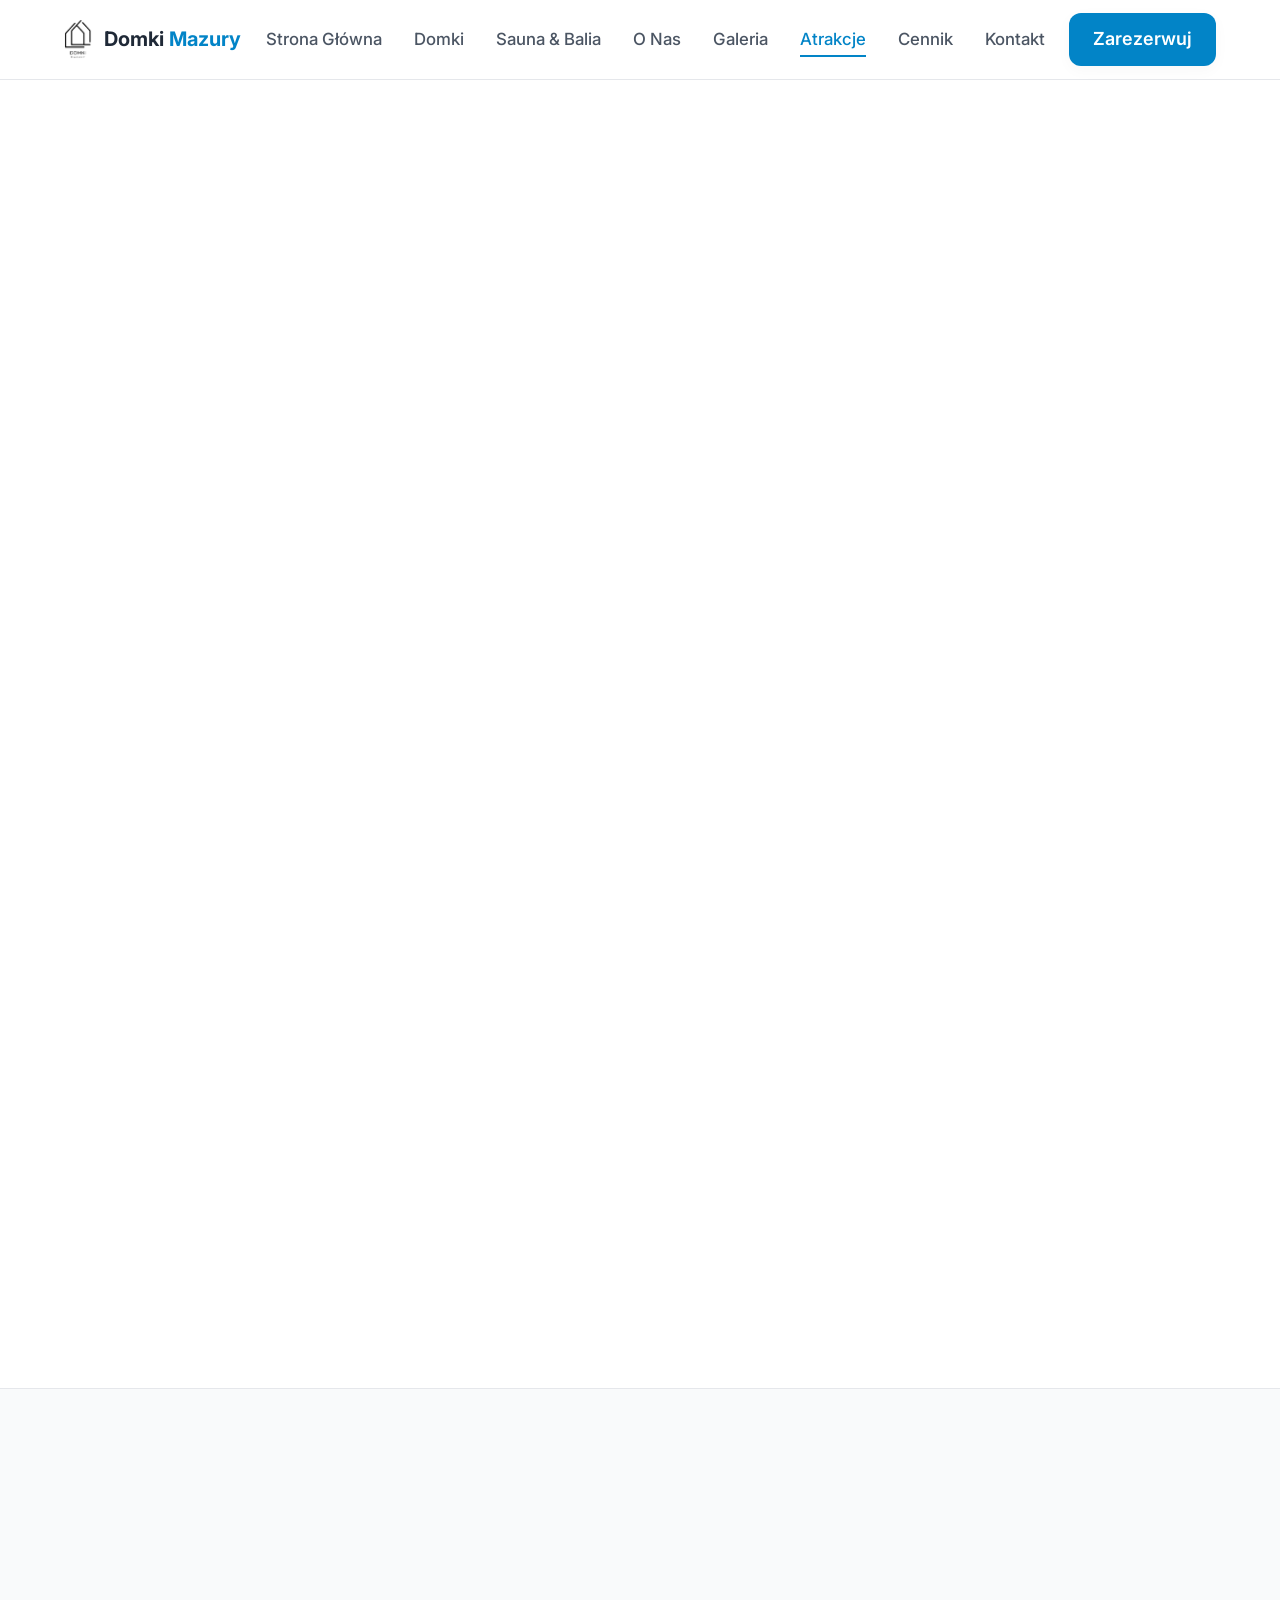
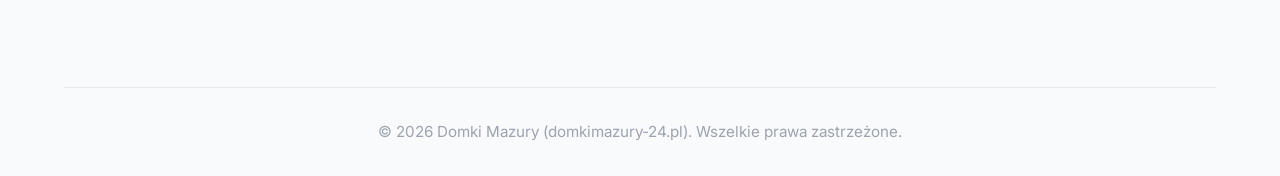
==== atrakcje.html @ 0900e818 "Initial commit for Domki Mazury 24" ====
<!DOCTYPE html>
<html lang="pl">
<head>
  <meta charset="UTF-8">
  <meta name="viewport" content="width=device-width, initial-scale=1.0">
  <title>Atrakcje w Okolicy | Domki Mazury Bogaczewo</title>
  <meta name="description" content="Co robić w Bogaczewie i Giżycku? Nowa plaża nad jeziorem Bocznym, szlak Green Velo, Twierdza Boyen i restauracje.">
  <link href="https://unpkg.com/aos@2.3.1/dist/aos.css" rel="stylesheet">
  <link rel="stylesheet" href="styles.css">
</head>
<body>

  <header class="site-header">
    <div class="nav-wrapper">
      <a href="index.html" class="brand-logo">
        <img src="assets/logo.png" alt="Domki Mazury Logo" style="filter: invert(1);">
        <div class="brand-title">Domki <span style="color: var(--primary-color);">Mazury</span></div>
      </a>
      <ul class="pc-nav">
        <li><a href="index.html">Strona Główna</a></li>
        <li><a href="domki.html">Domki</a></li>
        <li><a href="sauna-balia.html">Sauna & Balia</a></li>
        <li><a href="o-nas.html">O Nas</a></li>
        <li><a href="galeria.html">Galeria</a></li>
        <li><a href="atrakcje.html" class="active">Atrakcje</a></li>
        <li><a href="cennik.html">Cennik</a></li>
        <li><a href="kontakt.html">Kontakt</a></li>
      </ul>
      <div class="header-right">
        <a href="cennik.html" class="btn btn-primary">Zarezerwuj</a>
        <button class="menu-toggle" aria-label="Toggle Menu">
          <svg fill="none" stroke="currentColor" viewBox="0 0 24 24"><path stroke-linecap="round" stroke-linejoin="round" stroke-width="2" d="M4 6h16M4 12h16M4 18h16"/></svg>
        </button>
      </div>
    </div>
  </header>

  <nav class="mobile-nav-overlay">
    <ul>
      <li><a href="index.html">Strona Główna</a></li>
      <li><a href="domki.html">Nasze Domki</a></li>
      <li><a href="sauna-balia.html">Sauna & Balia</a></li>
      <li><a href="o-nas.html">O Nas</a></li>
      <li><a href="galeria.html">Galeria</a></li>
      <li><a href="atrakcje.html" class="active">Atrakcje</a></li>
      <li><a href="cennik.html">Cennik & Kalkulator</a></li>
      <li><a href="kontakt.html">Kontakt</a></li>
    </ul>
    <div class="mobile-nav-bottom">
      <a href="cennik.html" class="btn btn-primary text-center">Sprawdź Ceny</a>
      <a href="tel:500294296" class="btn btn-outline text-center">📞 500 294 296</a>
    </div>
  </nav>

  <section class="subpage-banner" data-aos="fade-in" data-aos-duration="800">
    <div class="container">
      <div class="badge badge-primary" data-aos="fade-down" data-aos-delay="200">Zwiedzaj</div>
      <h1 data-aos="fade-up" data-aos-delay="300">Atrakcje Okolicy</h1>
      <p data-aos="fade-up" data-aos-delay="400">Bogaczewo i Giżycko oferują niezliczone możliwości spędzania czasu na wodzie i lądzie.</p>
    </div>
  </section>

  <section class="section-padding bg-main">
    <div class="container">
      
      <div class="card-grid" style="grid-template-columns: repeat(auto-fit, minmax(300px, 1fr));">
        <!-- Atrakcja 1 -->
        <div class="std-card" data-aos="fade-up">
          <div class="std-card-body">
            <h2 class="std-card-title">🏖️ Nowa Plaża Wiejska</h2>
            <p>Zaledwie 1000m spacerem od naszego obiektu znajduje się zrewitalizowana, piaszczysta plaża nad jeziorem Bocznym. Nowe pomosty, wiaty grillowe, boisko do siatkówki oraz strefa dla dzieci. Idealne miejsce na całodniowy odpoczynek z rodziną nad czystą wodą.</p>
          </div>
        </div>

        <!-- Atrakcja 2 -->
        <div class="std-card" data-aos="fade-up" data-aos-delay="100">
          <div class="std-card-body">
            <h2 class="std-card-title">🍽️ Lokalne Restauracje</h2>
            <p>W pobliżu plaży (ok. 1000m od nas) zlokalizowane są cenione przez turystów i żeglarzy obiekty gastronomiczne (w tym słynna Rybaczówka). Zjesz tu świeżą rybę, zupę rybną oraz dania regionalne z widokiem na cumujące jachty i taflę jeziora.</p>
          </div>
        </div>

        <!-- Atrakcja 3 -->
        <div class="std-card" data-aos="fade-up" data-aos-delay="200">
          <div class="std-card-body">
            <h2 class="std-card-title">🚲 Szlak Green Velo</h2>
            <p>Tuż obok (około 50m) przebiega Wschodni Szlak Rowerowy Green Velo. Możesz wyruszyć na bezpieczną, utwardzoną trasę rowerową prowadzącą przez malownicze wsie, lasy i brzegi mazurskich jezior. Raj dla miłośników dwóch kółek.</p>
          </div>
        </div>

        <!-- Atrakcja 4 -->
        <div class="std-card" data-aos="fade-up" data-aos-delay="300">
          <div class="std-card-body">
            <h2 class="std-card-title">🏰 Twierdza Boyen (Giżycko)</h2>
            <p>Oddalone o kilkanaście minut jazdy samochodem Giżycko oferuje zwiedzanie majestatycznej Twierdzy Boyen, mostu obrotowego na Kanale Łuczańskim, Ekomariny oraz wejście na Wieżę Ciśnień z panoramicznym widokiem na okoliczne jeziora (Niegocin i Kisajno).</p>
          </div>
        </div>
      </div>

    </div>
  </section>

  <footer class="site-footer">
    <div class="container">
      <div class="footer-grid">
        <div data-aos="fade-up">
          <h4 style="color: var(--text-main); margin-bottom: 1rem;">Domki Mazury</h4>
          <p style="color: var(--text-muted);">Bogaczewo k. Giżycka<br>Telefon: <a href="tel:500294296" style="color: var(--primary-color);">500 294 296</a><br>Email: domkimazury@interia.pl</p>
        </div>
        <div data-aos="fade-up" data-aos-delay="100">
          <h4>Nawigacja</h4>
          <ul class="footer-links">
            <li><a href="index.html">Strona Główna</a></li>
            <li><a href="domki.html">Domki</a></li>
            <li><a href="sauna-balia.html">Sauna & Balia</a></li>
            <li><a href="cennik.html">Cennik</a></li>
          </ul>
        </div>
      </div>
      <div class="footer-copy">© 2026 Domki Mazury (domkimazury-24.pl). Wszelkie prawa zastrzeżone.</div>
    </div>
  </footer>

  <script src="https://unpkg.com/aos@2.3.1/dist/aos.js"></script>
  <script src="app.js"></script>
</body>
</html>
---- styles.css ----
/* ==========================================================================
   DOMKI MAZURY - SCANDINAVIAN LIGHT (HIGH LEGIBILITY)
   Colors: White, Light Gray, Deep Gray Text, Mazury Blue Accent
   Fonts: Inter
   ========================================================================== */

@import url('https://fonts.googleapis.com/css2?family=Inter:wght@400;500;600;700;800&display=swap');

:root {
  /* Color Tokens */
  --bg-main: #ffffff;
  --bg-alt: #f9fafb;
  --bg-card: #ffffff;
  
  --primary-color: #0284c7; /* Mazury Blue */
  --primary-hover: #0369a1;
  --primary-light: #e0f2fe;
  
  --text-main: #1f2937;
  --text-muted: #4b5563;
  --text-light: #9ca3af;
  --text-white: #ffffff;
  
  --border-color: #e5e7eb;
  
  --radius-sm: 8px;
  --radius-md: 12px;
  --radius-lg: 20px;
  
  --shadow-sm: 0 4px 15px rgba(0, 0, 0, 0.03);
  --shadow-md: 0 10px 30px rgba(0, 0, 0, 0.08);
  --shadow-lg: 0 20px 40px rgba(0, 0, 0, 0.12);
  
  --header-height: 80px;
}

body.dark-theme {
  --bg-main: #111827; /* Deep Navy/Gray */
  --bg-alt: #1f2937;
  --bg-card: #1f2937;
  
  --primary-color: #38bdf8;
  --primary-hover: #7dd3fc;
  --primary-light: rgba(56, 189, 248, 0.1);
  
  --text-main: #f9fafb;
  --text-muted: #d1d5db;
  --text-light: #9ca3af;
  
  --border-color: #374151;
  
  --shadow-sm: 0 4px 15px rgba(0, 0, 0, 0.2);
  --shadow-md: 0 10px 30px rgba(0, 0, 0, 0.3);
  --shadow-lg: 0 20px 40px rgba(0, 0, 0, 0.4);
}

/* Reset & Base */
*, *::before, *::after {
  box-sizing: border-box;
  margin: 0;
  padding: 0;
}

html {
  scroll-behavior: smooth;
  font-size: 16px;
}

body {
  font-family: 'Inter', sans-serif;
  background-color: var(--bg-main);
  color: var(--text-main);
  line-height: 1.6;
  -webkit-font-smoothing: antialiased;
  padding-top: var(--header-height); /* For sticky header */
}

a {
  color: var(--primary-color);
  text-decoration: none;
  transition: color 0.2s ease;
}

a:hover {
  color: var(--primary-hover);
}

img {
  max-width: 100%;
  height: auto;
  display: block;
}

ul {
  list-style: none;
}

/* Typography */
h1, h2, h3, h4, h5, h6 {
  color: var(--text-main);
  line-height: 1.2;
  margin-bottom: 1rem;
  font-weight: 700;
}

h1 { font-size: clamp(2rem, 5vw, 3.5rem); letter-spacing: -0.02em; }
h2 { font-size: clamp(1.75rem, 4vw, 2.5rem); letter-spacing: -0.01em; }
h3 { font-size: 1.5rem; }
p { font-size: 1.125rem; margin-bottom: 1.25rem; color: var(--text-muted); }

.text-center { text-align: center; }

/* Buttons */
.btn {
  display: inline-flex;
  align-items: center;
  justify-content: center;
  padding: 0.75rem 1.5rem;
  font-size: 1.125rem;
  font-weight: 600;
  border-radius: var(--radius-md);
  transition: all 0.2s ease;
  cursor: pointer;
  border: none;
  text-decoration: none;
}

.btn-primary {
  background-color: var(--primary-color);
  color: var(--text-white);
  box-shadow: var(--shadow-sm);
}

.btn-primary:hover {
  background-color: var(--primary-hover);
  color: var(--text-white);
  transform: translateY(-1px);
  box-shadow: var(--shadow-md);
}

.btn-outline {
  background-color: transparent;
  color: var(--primary-color);
  border: 2px solid var(--primary-color);
}

.btn-outline:hover {
  background-color: var(--primary-light);
  color: var(--primary-hover);
}

/* Standard Header (Sticky) */
.site-header {
  position: fixed;
  top: 0;
  left: 0;
  width: 100%;
  height: var(--header-height);
  background-color: var(--bg-main);
  border-bottom: 1px solid var(--border-color);
  z-index: 1000;
  display: flex;
  align-items: center;
  transition: box-shadow 0.3s ease;
}

.site-header.scrolled {
  box-shadow: var(--shadow-md);
}

.nav-wrapper {
  max-width: 1200px;
  width: 100%;
  margin: 0 auto;
  padding: 0 1.5rem;
  display: flex;
  justify-content: space-between;
  align-items: center;
}

.brand-logo {
  display: flex;
  align-items: center;
  gap: 0.75rem;
  color: var(--text-main);
}

.brand-logo img {
  height: 40px;
  width: auto;
}

.brand-title {
  font-size: 1.25rem;
  font-weight: 700;
}

.brand-title span {
  color: var(--primary-color);
}

/* Desktop Nav */
.pc-nav {
  display: flex;
  gap: 2rem;
}

.pc-nav a {
  color: var(--text-muted);
  font-weight: 500;
  font-size: 1.05rem;
  padding: 0.5rem 0;
  position: relative;
}

.pc-nav a:hover,
.pc-nav a.active {
  color: var(--primary-color);
}

.pc-nav a.active::after {
  content: '';
  position: absolute;
  bottom: 0;
  left: 0;
  width: 100%;
  height: 2px;
  background-color: var(--primary-color);
}

.header-right {
  display: flex;
  align-items: center;
  gap: 1rem;
}

/* Hamburger Menu Toggle */
.menu-toggle {
  display: none;
  background: none;
  border: none;
  color: var(--text-main);
  cursor: pointer;
  padding: 0.5rem;
}

.menu-toggle svg {
  width: 28px;
  height: 28px;
}

/* Mobile Navigation (Drawer) */
.mobile-nav-overlay {
  position: fixed;
  top: var(--header-height);
  left: 0;
  width: 100%;
  height: calc(100vh - var(--header-height));
  background-color: var(--bg-main);
  z-index: 999;
  display: none;
  flex-direction: column;
  padding: 2rem;
  overflow-y: auto;
}

.mobile-nav-overlay.open {
  display: flex;
}

.mobile-nav-overlay ul {
  display: flex;
  flex-direction: column;
  gap: 1.5rem;
  align-items: center;
  text-align: center;
}

.mobile-nav-overlay a {
  font-size: 1.5rem;
  font-weight: 600;
  color: var(--text-main);
  display: block;
}

.mobile-nav-overlay a.active {
  color: var(--primary-color);
}

.mobile-nav-bottom {
  margin-top: 3rem;
  display: flex;
  flex-direction: column;
  gap: 1rem;
}

@media (max-width: 992px) {
  .pc-nav { display: none; }
  .header-right .btn-primary { display: none; }
  .menu-toggle { display: block; }
}

/* Layout Utilities */
.container {
  max-width: 1200px;
  margin: 0 auto;
  padding: 0 1.5rem;
}

.section-padding {
  padding: 5rem 0;
}

.bg-alt {
  background-color: var(--bg-alt);
}

/* Hero Section */
.hero {
  position: relative;
  min-height: 80vh;
  display: flex;
  align-items: center;
  overflow: hidden;
  background-color: var(--bg-alt);
}

.hero-img {
  position: absolute;
  top: 0;
  left: 0;
  width: 100%;
  height: 100%;
  object-fit: cover;
}

.hero-overlay {
  position: absolute;
  top: 0;
  left: 0;
  width: 100%;
  height: 100%;
  background: rgba(255, 255, 255, 0.85); /* Light overlay for readability */
}

.hero-content {
  position: relative;
  z-index: 10;
  max-width: 800px;
}

.hero-content h1 {
  color: var(--text-main);
  margin-bottom: 1.5rem;
}

.hero-content p {
  font-size: 1.25rem;
  color: var(--text-main); /* Ensure contrast */
  font-weight: 500;
}

/* Subpage Banner */
.subpage-banner {
  background-color: var(--bg-alt);
  padding: 4rem 0 3rem;
  border-bottom: 1px solid var(--border-color);
  text-align: center;
}

.badge {
  display: inline-block;
  padding: 0.35rem 1rem;
  border-radius: var(--radius-pill);
  font-size: 0.875rem;
  font-weight: 600;
  text-transform: uppercase;
  letter-spacing: 0.05em;
  margin-bottom: 1rem;
}

.badge-primary {
  background-color: var(--primary-light);
  color: var(--primary-color);
}

/* Cards Grid */
.card-grid {
  display: grid;
  grid-template-columns: repeat(auto-fit, minmax(320px, 1fr));
  gap: 2rem;
}

/* Standard Card */
.std-card {
  background-color: var(--bg-card);
  border: 1px solid var(--border-color);
  border-radius: var(--radius-lg);
  overflow: hidden;
  box-shadow: var(--shadow-sm);
  transition: box-shadow 0.2s ease, transform 0.2s ease;
}

.std-card:hover {
  box-shadow: var(--shadow-lg);
  transform: translateY(-4px);
}

.std-card-img {
  width: 100%;
  height: 240px;
  object-fit: cover;
  border-bottom: 1px solid var(--border-color);
}

.std-card-body {
  padding: 2rem;
}

.std-card-title {
  font-size: 1.5rem;
  margin-bottom: 0.5rem;
}

.card-meta {
  display: flex;
  gap: 1rem;
  margin-bottom: 1.5rem;
  font-size: 0.95rem;
  color: var(--text-muted);
  font-weight: 500;
}

/* Features List */
.features-list {
  margin: 1.5rem 0;
  display: grid;
  grid-template-columns: 1fr 1fr;
  gap: 0.75rem;
}

.features-list li {
  display: flex;
  align-items: center;
  gap: 0.5rem;
  font-size: 1rem;
  color: var(--text-muted);
}

.features-list li::before {
  content: '✓';
  color: var(--primary-color);
  font-weight: bold;
}

/* Calculator Form */
.calc-box {
  background-color: var(--bg-card);
  border: 1px solid var(--border-color);
  border-radius: var(--radius-lg);
  padding: 2.5rem;
  display: grid;
  grid-template-columns: 1fr 1fr;
  gap: 3rem;
  box-shadow: var(--shadow-md);
}

@media (max-width: 768px) {
  .calc-box {
    grid-template-columns: 1fr;
    padding: 1.5rem;
  }
}

.form-group {
  margin-bottom: 1.25rem;
}

.form-group label {
  display: block;
  font-size: 0.95rem;
  font-weight: 600;
  margin-bottom: 0.5rem;
  color: var(--text-main);
}

.form-control {
  width: 100%;
  padding: 0.875rem 1rem;
  font-size: 1rem;
  border: 1px solid var(--border-color);
  border-radius: var(--radius-sm);
  background-color: var(--bg-alt);
  color: var(--text-main);
  font-family: inherit;
  transition: border-color 0.2s;
}

.form-control:focus {
  outline: none;
  border-color: var(--primary-color);
  background-color: var(--bg-main);
}

.calc-summary-panel {
  background-color: var(--bg-alt);
  border-radius: var(--radius-md);
  padding: 2rem;
  border: 1px solid var(--border-color);
}

.summary-item {
  display: flex;
  justify-content: space-between;
  padding: 0.75rem 0;
  border-bottom: 1px dashed var(--border-color);
  font-size: 1.05rem;
}

.summary-total-val {
  font-size: 2rem;
  font-weight: 800;
  color: var(--primary-color);
}

/* Lightbox */
.lightbox {
  position: fixed;
  inset: 0;
  background: rgba(0, 0, 0, 0.9);
  z-index: 2000;
  display: none;
  align-items: center;
  justify-content: center;
  padding: 2rem;
}

.lightbox.active {
  display: flex;
}

.lightbox img {
  max-height: 90vh;
  max-width: 90vw;
  border-radius: var(--radius-md);
  box-shadow: 0 25px 50px -12px rgba(0, 0, 0, 0.5);
}

.lightbox-close {
  position: absolute;
  top: 1.5rem;
  right: 1.5rem;
  background: white;
  border: none;
  color: black;
  width: 44px;
  height: 44px;
  border-radius: 50%;
  font-size: 1.5rem;
  cursor: pointer;
  display: flex;
  align-items: center;
  justify-content: center;
}

.gallery-grid {
  display: grid;
  grid-template-columns: repeat(auto-fill, minmax(280px, 1fr));
  gap: 1rem;
}

.gallery-item {
  position: relative;
  border-radius: var(--radius-md);
  overflow: hidden;
  cursor: pointer;
  aspect-ratio: 4/3;
}

.gallery-item img {
  width: 100%;
  height: 100%;
  object-fit: cover;
  transition: transform 0.3s ease;
}

.gallery-item:hover img {
  transform: scale(1.05);
}

/* Weather Widget */
.weather-widget {
  background-color: var(--primary-light);
  border-radius: var(--radius-md);
  padding: 1.5rem;
  display: flex;
  align-items: center;
  gap: 1.5rem;
  margin-top: 2rem;
}

.weather-icon {
  font-size: 3rem;
}

.weather-temp {
  font-size: 2rem;
  font-weight: 700;
  color: var(--primary-color);
}

/* Footer */
.site-footer {
  background-color: var(--bg-alt);
  border-top: 1px solid var(--border-color);
  padding: 4rem 0 2rem;
}

.footer-grid {
  display: grid;
  grid-template-columns: repeat(auto-fit, minmax(250px, 1fr));
  gap: 3rem;
  margin-bottom: 3rem;
}

.footer-links li {
  margin-bottom: 0.75rem;
}

.footer-links a {
  color: var(--text-muted);
}

.footer-links a:hover {
  color: var(--primary-color);
}

.footer-copy {
  text-align: center;
  padding-top: 2rem;
  border-top: 1px solid var(--border-color);
  color: var(--text-light);
  font-size: 0.95rem;
}
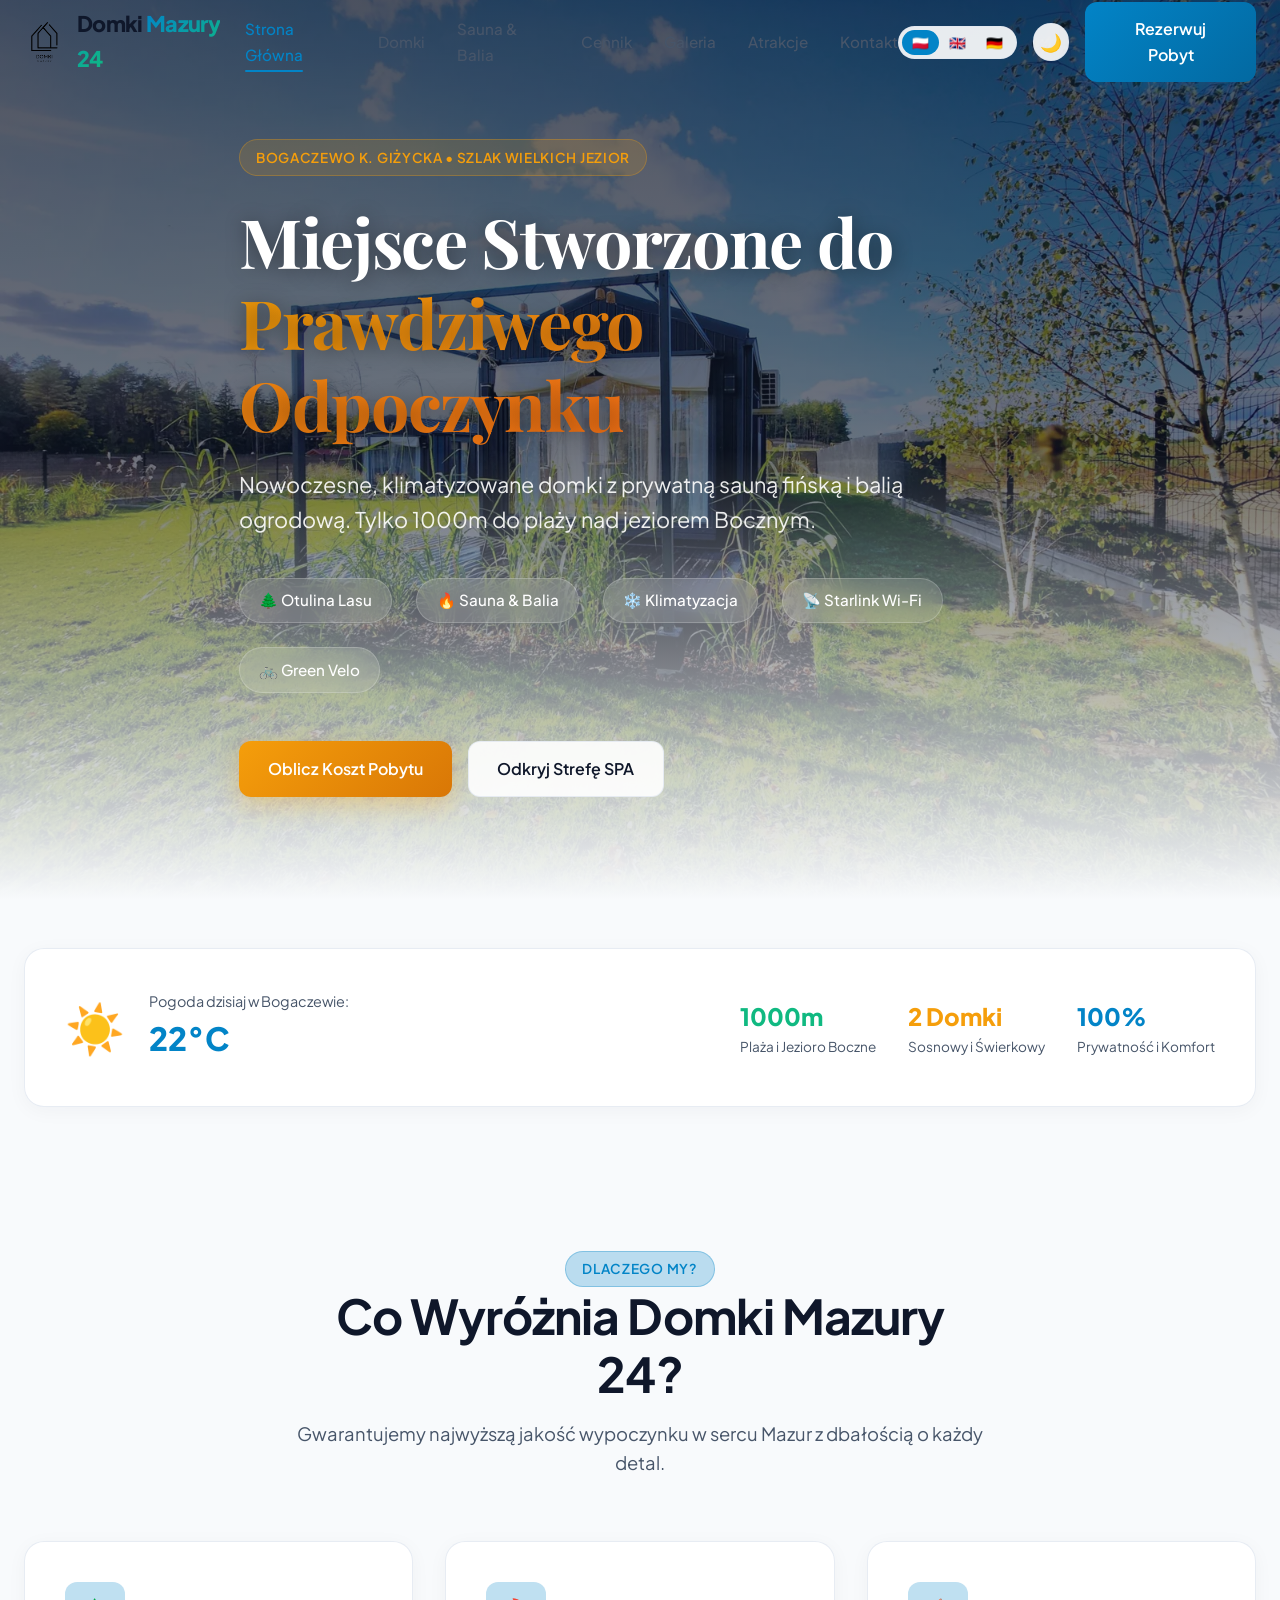
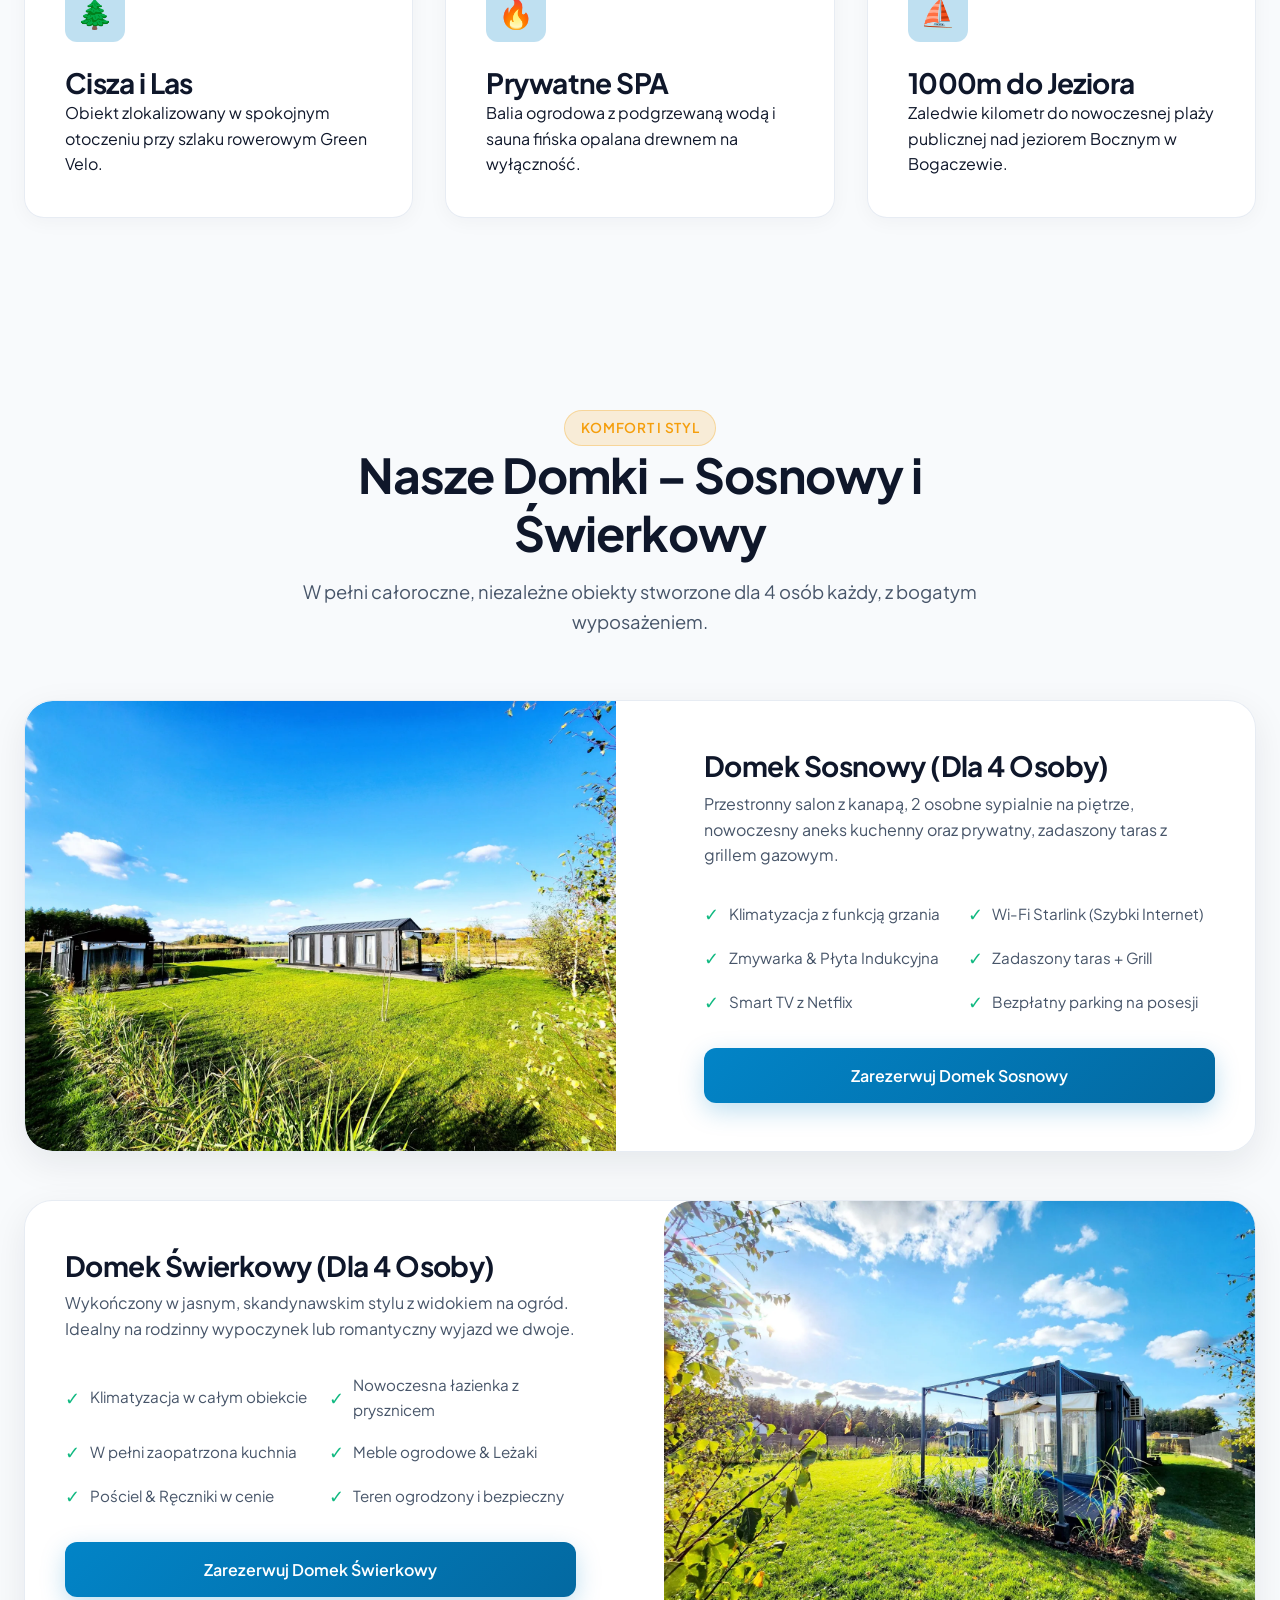
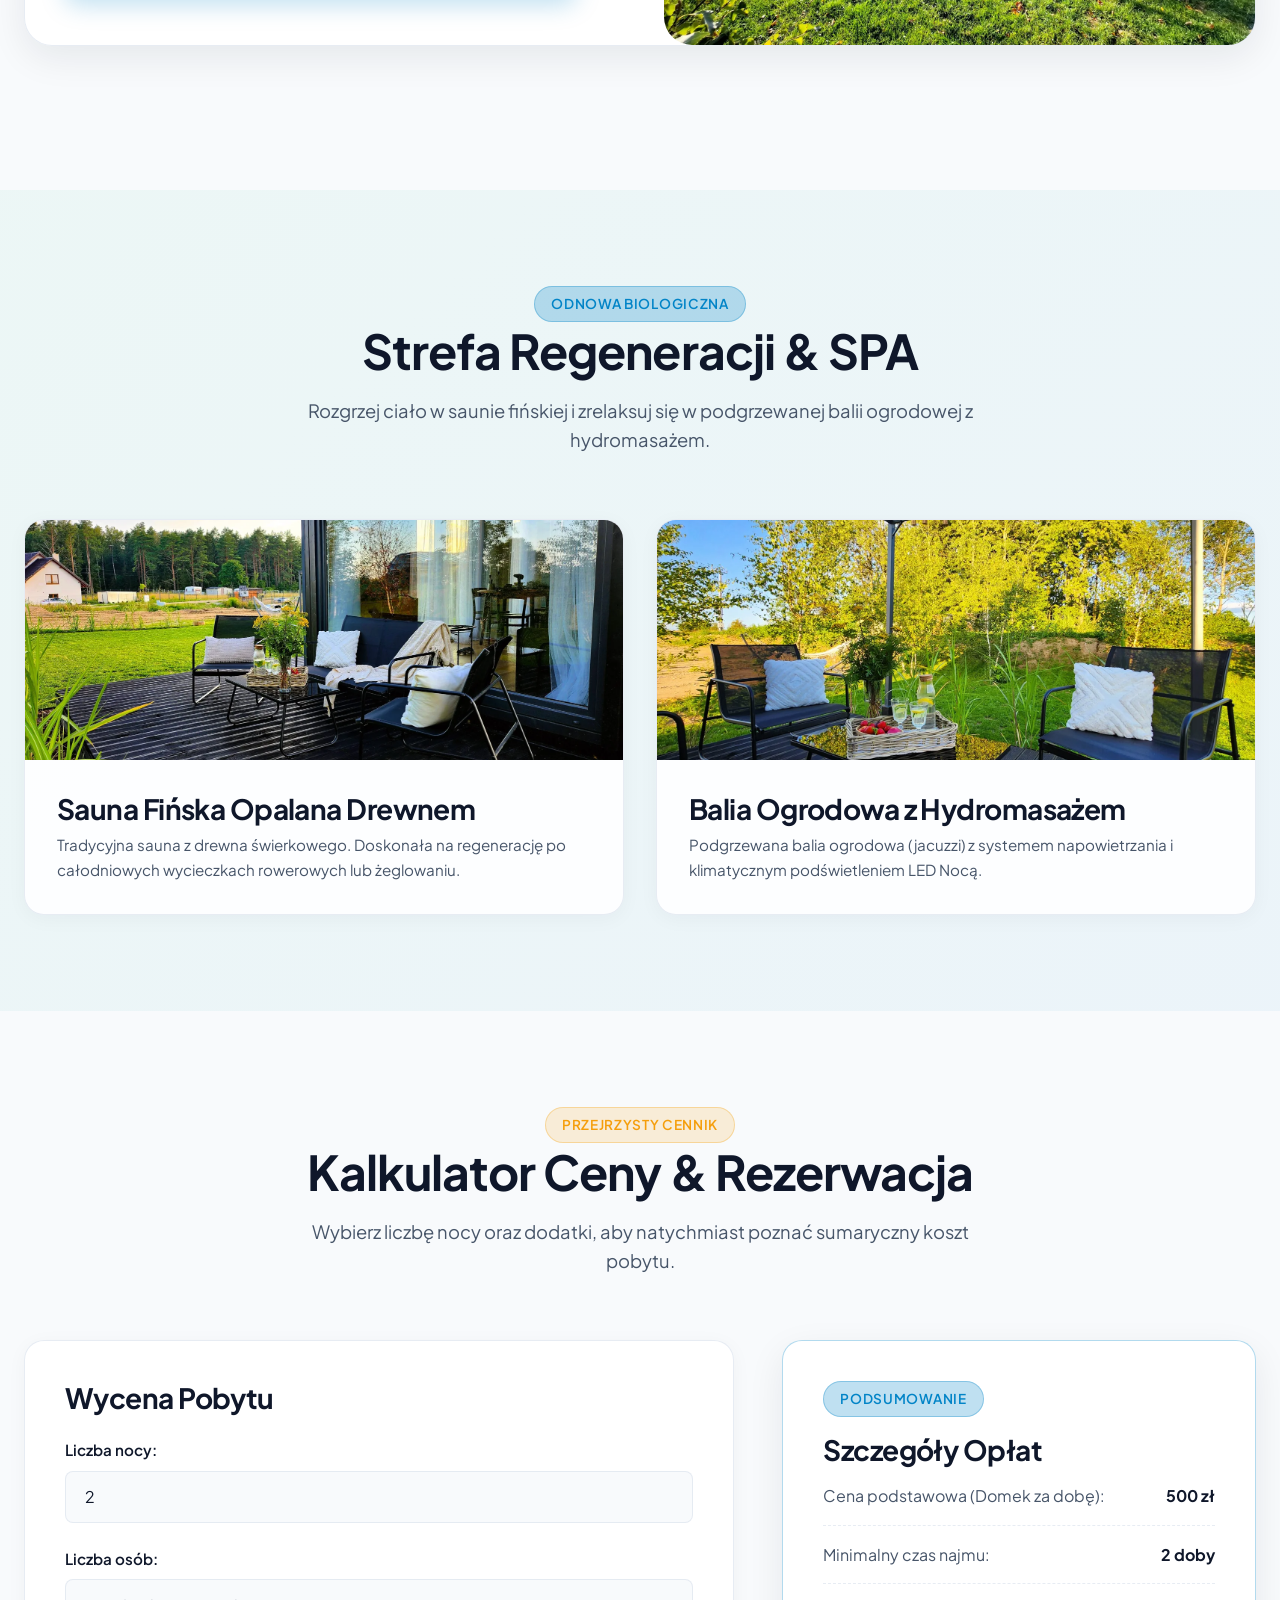
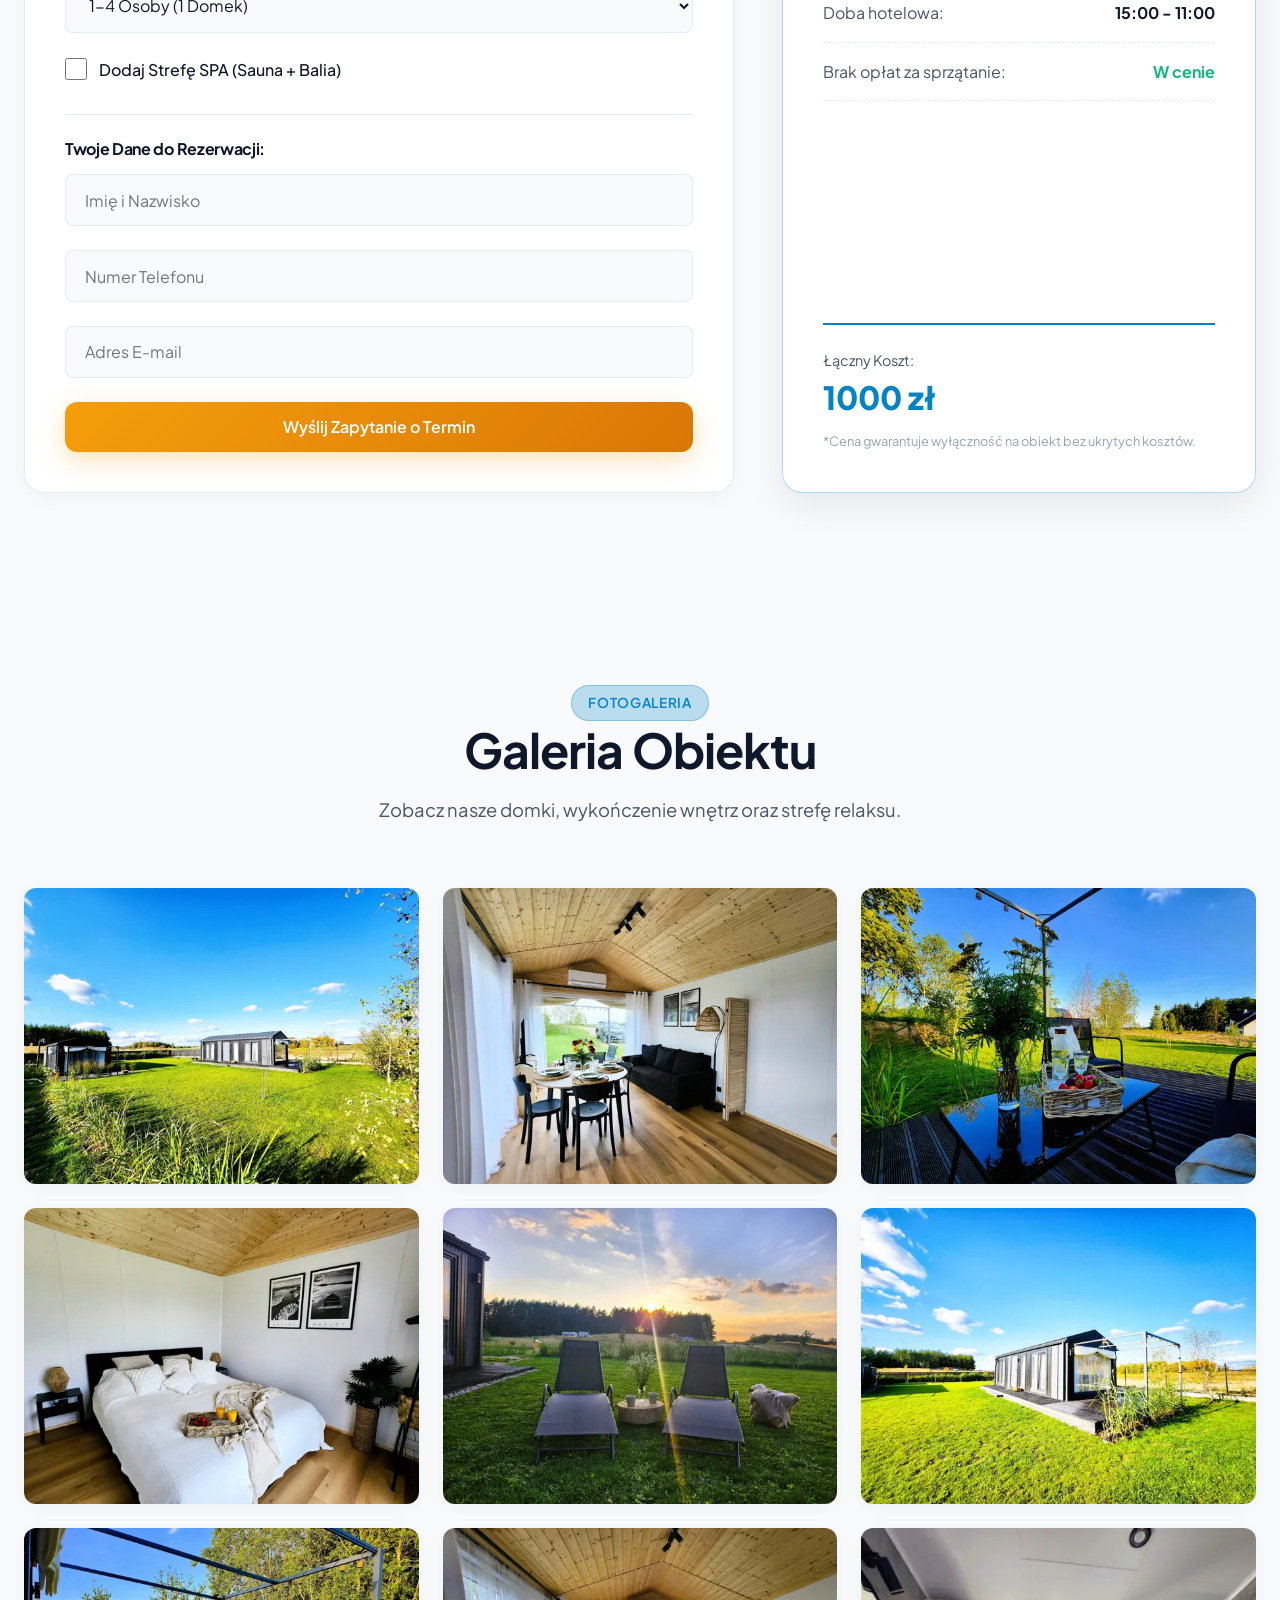
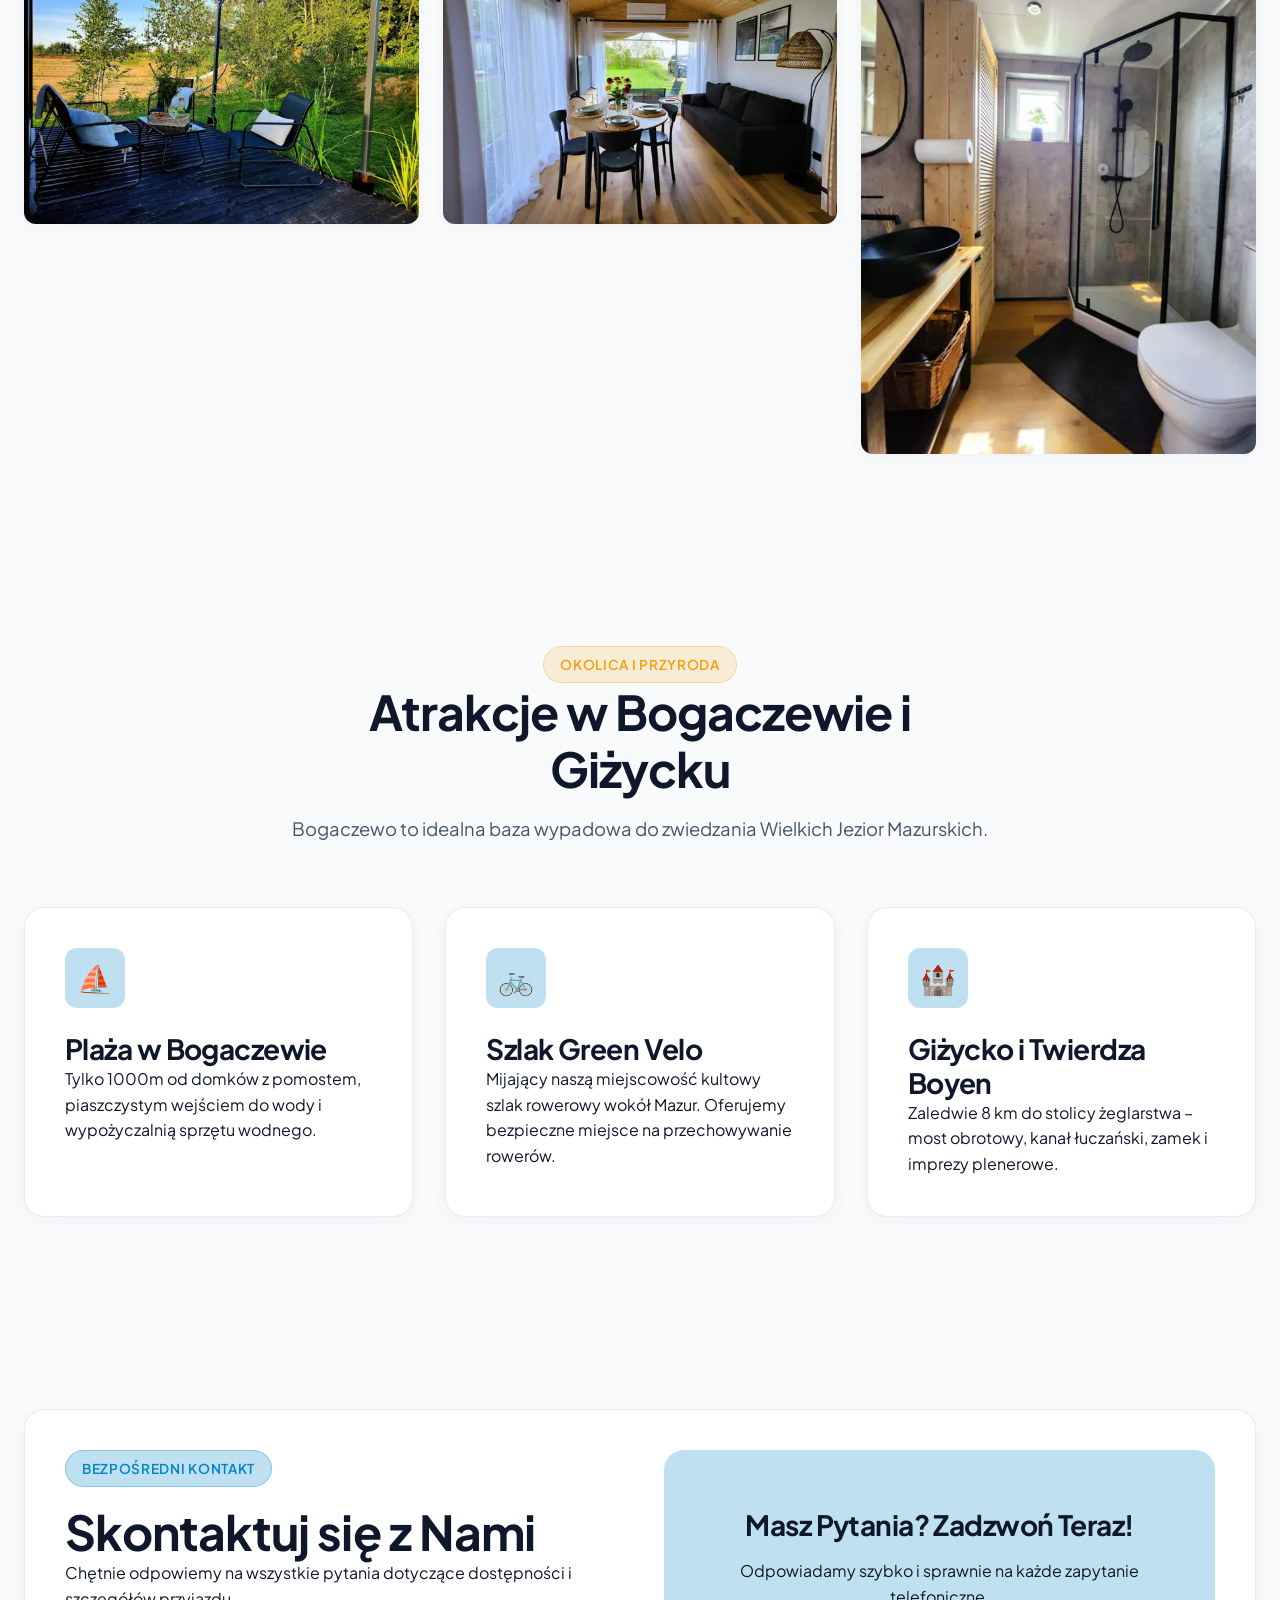
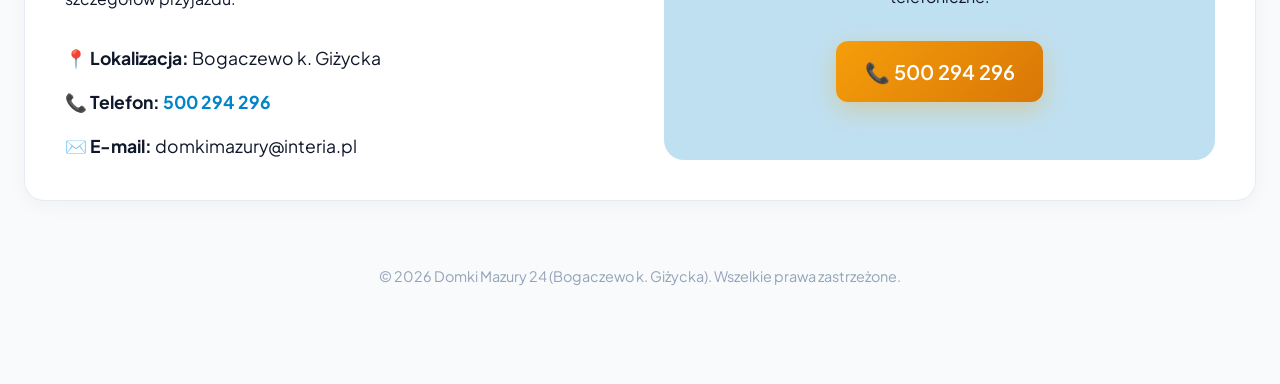
==== commit 291a6a94: "Redesign Domki Mazury 24 from scratch: Ultra-modern SPA, luxury design, glassmorphism, instant load " ====
--- a/atrakcje.html
+++ b/atrakcje.html
@@ -2,126 +2,10 @@
 <html lang="pl">
 <head>
   <meta charset="UTF-8">
-  <meta name="viewport" content="width=device-width, initial-scale=1.0">
-  <title>Atrakcje w Okolicy | Domki Mazury Bogaczewo</title>
-  <meta name="description" content="Co robić w Bogaczewie i Giżycku? Nowa plaża nad jeziorem Bocznym, szlak Green Velo, Twierdza Boyen i restauracje.">
-  <link href="https://unpkg.com/aos@2.3.1/dist/aos.css" rel="stylesheet">
-  <link rel="stylesheet" href="styles.css">
+  <meta http-equiv="refresh" content="0;url=index.html#atrakcje">
+  <title>Domki Mazury 24</title>
 </head>
 <body>
-
-  <header class="site-header">
-    <div class="nav-wrapper">
-      <a href="index.html" class="brand-logo">
-        <img src="assets/logo.png" alt="Domki Mazury Logo" style="filter: invert(1);">
-        <div class="brand-title">Domki <span style="color: var(--primary-color);">Mazury</span></div>
-      </a>
-      <ul class="pc-nav">
-        <li><a href="index.html">Strona Główna</a></li>
-        <li><a href="domki.html">Domki</a></li>
-        <li><a href="sauna-balia.html">Sauna & Balia</a></li>
-        <li><a href="o-nas.html">O Nas</a></li>
-        <li><a href="galeria.html">Galeria</a></li>
-        <li><a href="atrakcje.html" class="active">Atrakcje</a></li>
-        <li><a href="cennik.html">Cennik</a></li>
-        <li><a href="kontakt.html">Kontakt</a></li>
-      </ul>
-      <div class="header-right">
-        <a href="cennik.html" class="btn btn-primary">Zarezerwuj</a>
-        <button class="menu-toggle" aria-label="Toggle Menu">
-          <svg fill="none" stroke="currentColor" viewBox="0 0 24 24"><path stroke-linecap="round" stroke-linejoin="round" stroke-width="2" d="M4 6h16M4 12h16M4 18h16"/></svg>
-        </button>
-      </div>
-    </div>
-  </header>
-
-  <nav class="mobile-nav-overlay">
-    <ul>
-      <li><a href="index.html">Strona Główna</a></li>
-      <li><a href="domki.html">Nasze Domki</a></li>
-      <li><a href="sauna-balia.html">Sauna & Balia</a></li>
-      <li><a href="o-nas.html">O Nas</a></li>
-      <li><a href="galeria.html">Galeria</a></li>
-      <li><a href="atrakcje.html" class="active">Atrakcje</a></li>
-      <li><a href="cennik.html">Cennik & Kalkulator</a></li>
-      <li><a href="kontakt.html">Kontakt</a></li>
-    </ul>
-    <div class="mobile-nav-bottom">
-      <a href="cennik.html" class="btn btn-primary text-center">Sprawdź Ceny</a>
-      <a href="tel:500294296" class="btn btn-outline text-center">📞 500 294 296</a>
-    </div>
-  </nav>
-
-  <section class="subpage-banner" data-aos="fade-in" data-aos-duration="800">
-    <div class="container">
-      <div class="badge badge-primary" data-aos="fade-down" data-aos-delay="200">Zwiedzaj</div>
-      <h1 data-aos="fade-up" data-aos-delay="300">Atrakcje Okolicy</h1>
-      <p data-aos="fade-up" data-aos-delay="400">Bogaczewo i Giżycko oferują niezliczone możliwości spędzania czasu na wodzie i lądzie.</p>
-    </div>
-  </section>
-
-  <section class="section-padding bg-main">
-    <div class="container">
-      
-      <div class="card-grid" style="grid-template-columns: repeat(auto-fit, minmax(300px, 1fr));">
-        <!-- Atrakcja 1 -->
-        <div class="std-card" data-aos="fade-up">
-          <div class="std-card-body">
-            <h2 class="std-card-title">🏖️ Nowa Plaża Wiejska</h2>
-            <p>Zaledwie 1000m spacerem od naszego obiektu znajduje się zrewitalizowana, piaszczysta plaża nad jeziorem Bocznym. Nowe pomosty, wiaty grillowe, boisko do siatkówki oraz strefa dla dzieci. Idealne miejsce na całodniowy odpoczynek z rodziną nad czystą wodą.</p>
-          </div>
-        </div>
-
-        <!-- Atrakcja 2 -->
-        <div class="std-card" data-aos="fade-up" data-aos-delay="100">
-          <div class="std-card-body">
-            <h2 class="std-card-title">🍽️ Lokalne Restauracje</h2>
-            <p>W pobliżu plaży (ok. 1000m od nas) zlokalizowane są cenione przez turystów i żeglarzy obiekty gastronomiczne (w tym słynna Rybaczówka). Zjesz tu świeżą rybę, zupę rybną oraz dania regionalne z widokiem na cumujące jachty i taflę jeziora.</p>
-          </div>
-        </div>
-
-        <!-- Atrakcja 3 -->
-        <div class="std-card" data-aos="fade-up" data-aos-delay="200">
-          <div class="std-card-body">
-            <h2 class="std-card-title">🚲 Szlak Green Velo</h2>
-            <p>Tuż obok (około 50m) przebiega Wschodni Szlak Rowerowy Green Velo. Możesz wyruszyć na bezpieczną, utwardzoną trasę rowerową prowadzącą przez malownicze wsie, lasy i brzegi mazurskich jezior. Raj dla miłośników dwóch kółek.</p>
-          </div>
-        </div>
-
-        <!-- Atrakcja 4 -->
-        <div class="std-card" data-aos="fade-up" data-aos-delay="300">
-          <div class="std-card-body">
-            <h2 class="std-card-title">🏰 Twierdza Boyen (Giżycko)</h2>
-            <p>Oddalone o kilkanaście minut jazdy samochodem Giżycko oferuje zwiedzanie majestatycznej Twierdzy Boyen, mostu obrotowego na Kanale Łuczańskim, Ekomariny oraz wejście na Wieżę Ciśnień z panoramicznym widokiem na okoliczne jeziora (Niegocin i Kisajno).</p>
-          </div>
-        </div>
-      </div>
-
-    </div>
-  </section>
-
-  <footer class="site-footer">
-    <div class="container">
-      <div class="footer-grid">
-        <div data-aos="fade-up">
-          <h4 style="color: var(--text-main); margin-bottom: 1rem;">Domki Mazury</h4>
-          <p style="color: var(--text-muted);">Bogaczewo k. Giżycka<br>Telefon: <a href="tel:500294296" style="color: var(--primary-color);">500 294 296</a><br>Email: domkimazury@interia.pl</p>
-        </div>
-        <div data-aos="fade-up" data-aos-delay="100">
-          <h4>Nawigacja</h4>
-          <ul class="footer-links">
-            <li><a href="index.html">Strona Główna</a></li>
-            <li><a href="domki.html">Domki</a></li>
-            <li><a href="sauna-balia.html">Sauna & Balia</a></li>
-            <li><a href="cennik.html">Cennik</a></li>
-          </ul>
-        </div>
-      </div>
-      <div class="footer-copy">© 2026 Domki Mazury (domkimazury-24.pl). Wszelkie prawa zastrzeżone.</div>
-    </div>
-  </footer>
-
-  <script src="https://unpkg.com/aos@2.3.1/dist/aos.js"></script>
-  <script src="app.js"></script>
+  <script>window.location.href = "index.html#atrakcje";</script>
 </body>
-</html>
+</html>
